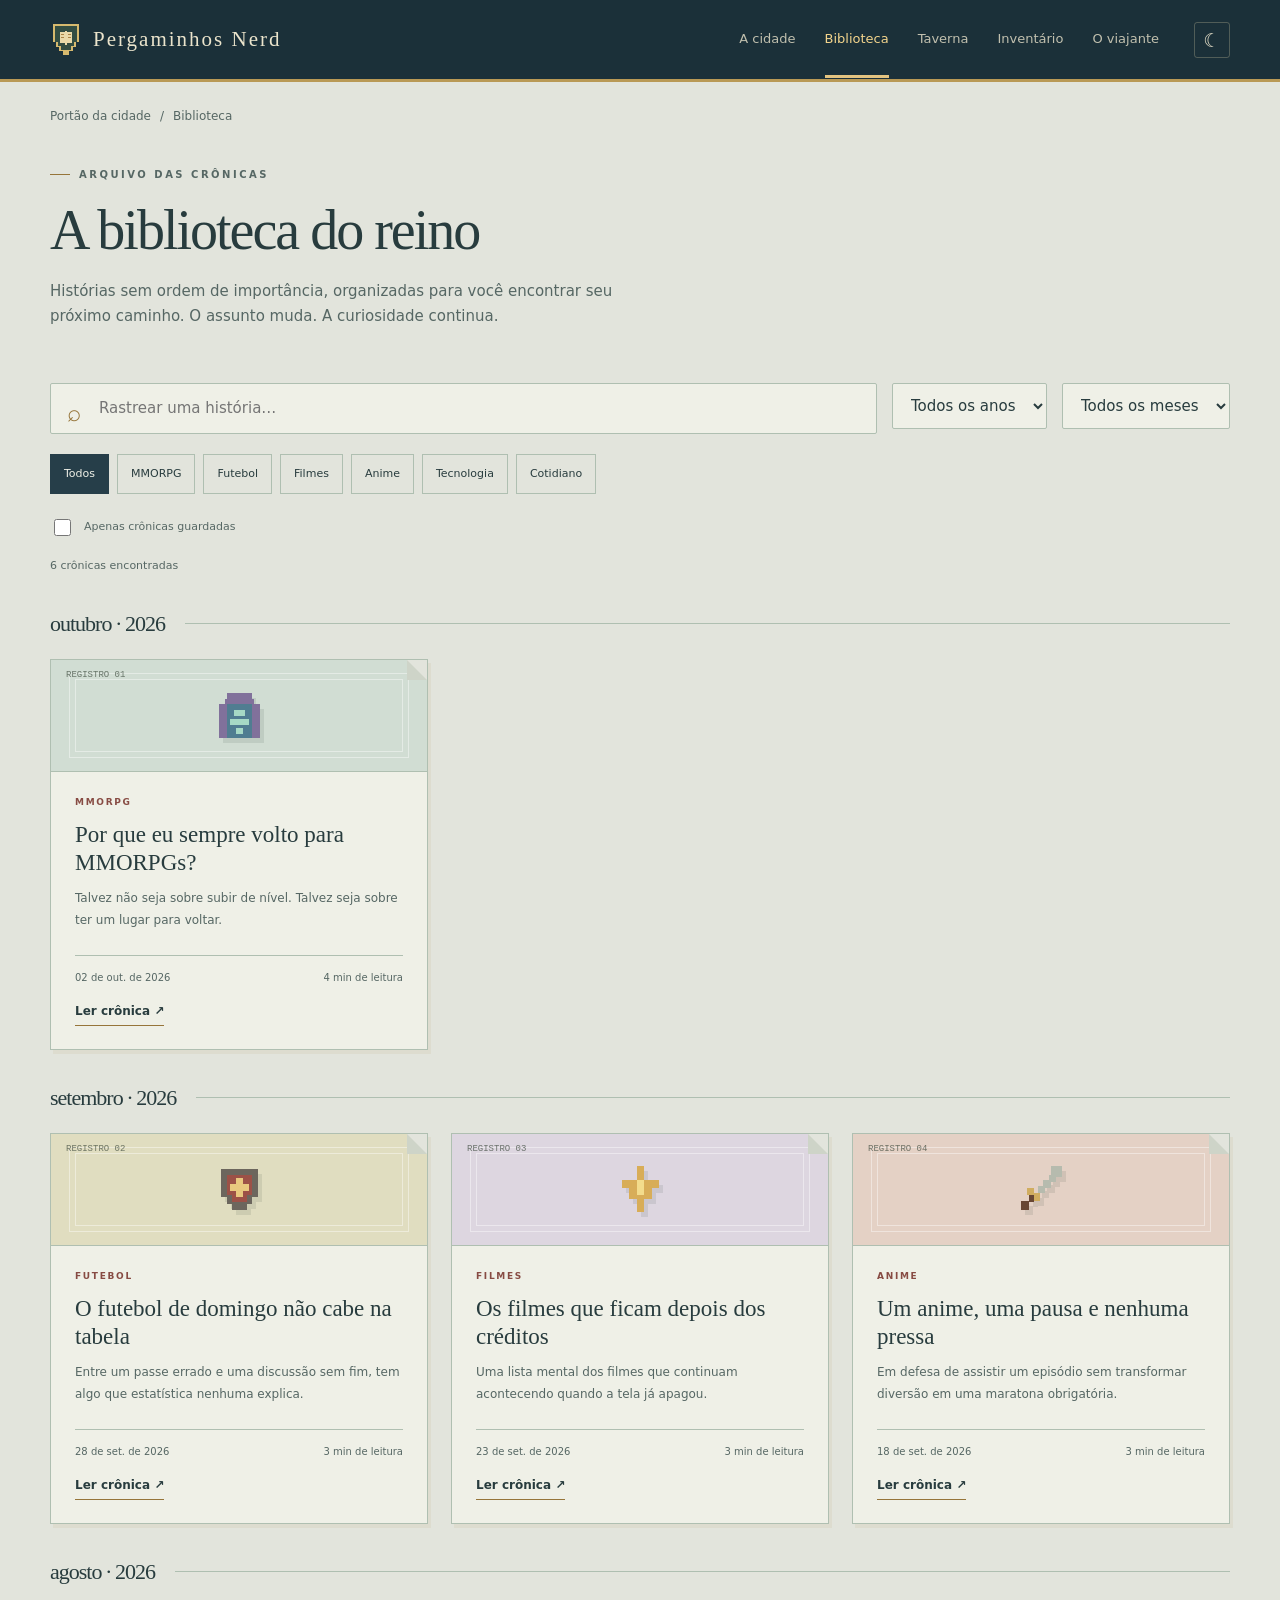
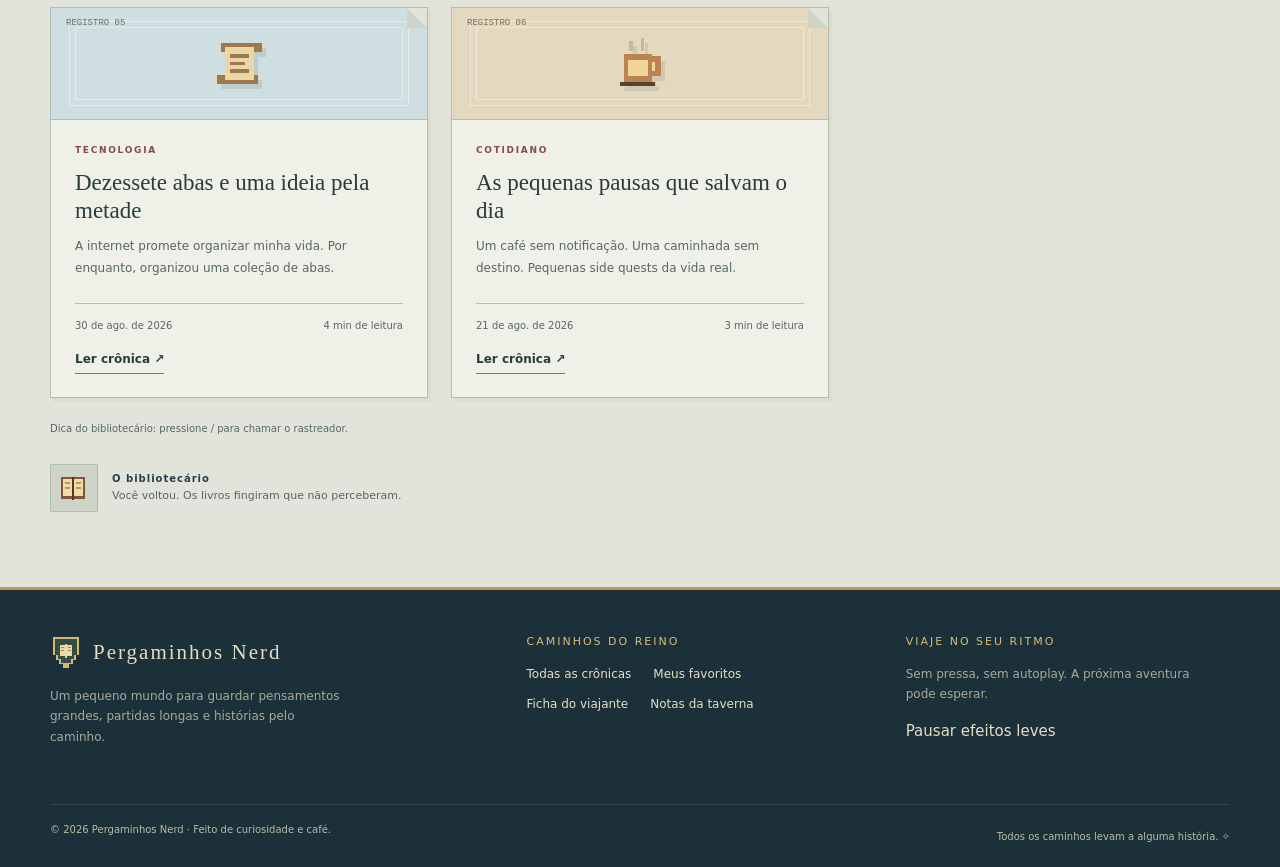
==== explorar.html @ 6ead4449 "init" ====
<!doctype html>
<html lang="pt-BR"><head><meta charset="utf-8"><meta name="viewport" content="width=device-width, initial-scale=1"><meta name="description" content="Biblioteca — arquivo das crônicas — crônicas e descobertas do Pergaminhos Nerd."><meta name="theme-color" content="#263d33"><title>Biblioteca — arquivo das crônicas · Pergaminhos Nerd</title><link rel="icon" type="image/svg+xml" href="assets/icons/crest.svg"><link rel="stylesheet" href="css/styles.css"><link rel="stylesheet" href="css/components.css"><link rel="stylesheet" href="css/responsive.css"><script defer src="js/posts.js"></script><script defer src="js/app.js"></script><script defer src="js/secrets.js"></script><script defer src="js/search.js"></script></head>
<body data-page="library"><a class="skip-link" href="#main">Pular para o conteúdo</a><header class="site-header"></header><main id="main" class="container"><div class="breadcrumb"><a href="index.html">Portão da cidade</a><span aria-hidden="true">/</span><span>Biblioteca</span></div><div class="page-intro"><div class="eyebrow">ARQUIVO DAS CRÔNICAS</div><h1>A biblioteca do reino</h1><p>Histórias sem ordem de importância, organizadas para você encontrar seu próximo caminho. O assunto muda. A curiosidade continua.</p></div><section id="arquivo" aria-label="Busca e arquivo de posts"><div class="search-bar"><label class="search-field"><span aria-hidden="true">⌕</span><span class="sr-only">Buscar por título, categoria ou palavra-chave</span><input id="post-search" type="search" placeholder="Rastrear uma história…" autocomplete="off"></label><label><span class="sr-only">Filtrar por ano</span><select id="year-filter"><option value="">Todos os anos</option></select></label><label><span class="sr-only">Filtrar por mês</span><select id="month-filter"><option value="">Todos os meses</option></select></label></div><div class="filter-tabs" id="category-filters" role="group" aria-label="Categorias"></div><label class="saved-only"><input type="checkbox" id="saved-filter"> Apenas crônicas guardadas</label><p class="result-count" id="result-count" role="status"></p><div id="archive-results"></div><p class="keyboard-hint">Dica do bibliotecário: pressione / para chamar o rastreador.</p></section><div class="npc" data-npc="librarian"><button type="button" aria-label="Conversar com O bibliotecário"><img src="assets/icons/book.svg" alt="" width="32" height="32"></button><div><strong>O bibliotecário</strong><p data-npc-text role="status">Você voltou. Os livros fingiram que não perceberam.</p></div></div></main><footer class="site-footer"></footer><noscript><p class="container">Ative o JavaScript para usar o mapa interativo, busca, inventário e comentários. <a href="explorar.html">Visitar a Biblioteca</a></p></noscript></body></html>
---- css/styles.css ----
/* Tokens do reino. Altere estas variáveis para criar uma nova paleta. */
:root{--paper:#f4efdf;--paper-deep:#e9dfc4;--ink:#343c32;--muted:#6a6b59;--forest:#344f42;--forest-deep:#263d33;--gold:#b08a43;--line:#cfc3a6;--wine:#874b43;--surface:#faf6e9;--shadow:0 10px 28px #493c2310;--radius:3px;--max:1180px;--body:system-ui,-apple-system,BlinkMacSystemFont,"Segoe UI",sans-serif;--display:Georgia,"Times New Roman",serif}
*{box-sizing:border-box}html{scroll-behavior:smooth;scroll-padding-top:110px}body{margin:0;color:var(--ink);background:var(--paper);font:15px/1.7 var(--body);background-image:radial-gradient(#87724b16 .65px,transparent .65px);background-size:6px 6px}body[data-theme="night"]{--paper:#e2e4dc;--paper-deep:#ced4c8;--ink:#283c3e;--muted:#566764;--forest:#263e49;--forest-deep:#1b3039;--gold:#96753a;--line:#afbfb1;--surface:#eff0e7}a{color:inherit;text-decoration:none}button,input,textarea,select{font:inherit}button,a,input,textarea,select{-webkit-tap-highlight-color:transparent}button{cursor:pointer}button:active,.button:active{transform:translateY(2px)}button:disabled{cursor:wait;opacity:.65}button{color:inherit}img{display:block;max-width:100%}h1,h2,h3,p{margin-top:0}h1,h2,h3{font-family:var(--display);line-height:1.13;font-weight:normal}h1{font-size:clamp(42px,5.5vw,73px);letter-spacing:-2px}h2{font-size:clamp(30px,3.3vw,44px);letter-spacing:-1px}h3{font-size:25px}p{margin-bottom:1em}::selection{background:#c7b477;color:#233d32}:focus-visible{outline:3px solid var(--gold);outline-offset:5px}button:focus-visible{outline-offset:3px}.skip-link{position:fixed;top:-100px;left:15px;padding:12px;background:var(--forest);color:#fff;z-index:100}.skip-link:focus{top:10px}.container{width:min(var(--max),calc(100% - 64px));margin-inline:auto}.site-header{background:var(--forest-deep);color:#ebe4cc;position:sticky;top:0;z-index:30;border-bottom:3px solid #b99955}.header-inner{display:flex;align-items:center;gap:35px;min-height:79px}.brand{display:flex;align-items:center;gap:11px;white-space:nowrap;font-family:var(--display);letter-spacing:2px;font-size:21px}.brand img{width:32px;height:36px;image-rendering:pixelated}.main-nav{display:flex;gap:29px;margin-left:auto;font-size:13px}.main-nav a{padding:27px 0;position:relative;opacity:.8}.main-nav a:hover,.main-nav a[aria-current="page"]{opacity:1;color:#f3d48c}.main-nav a[aria-current="page"]:after{content:"";position:absolute;height:3px;bottom:0;left:0;right:0;background:#e3c481}.header-actions{display:flex;gap:10px}.icon-button{display:grid;place-items:center;width:36px;height:36px;background:transparent;border:1px solid #c6be9e50;color:inherit;border-radius:3px;font-size:19px}.menu-toggle{display:none}.breadcrumb{display:flex;gap:9px;color:var(--muted);font-size:12px;padding:24px 0}.eyebrow{font-size:10px;letter-spacing:2.5px;font-weight:700;text-transform:uppercase;color:var(--muted);display:flex;align-items:center;gap:9px;margin-bottom:16px}.eyebrow:before{content:"";width:20px;height:1px;background:var(--gold)}.button{border:1px solid var(--forest);background:var(--forest);color:#fbf1d7;display:inline-flex;justify-content:center;align-items:center;gap:14px;padding:13px 22px;box-shadow:0 3px 0 var(--forest-deep);border-radius:2px;font-size:12px;font-weight:650;letter-spacing:.5px;min-height:46px;transition:background .2s,transform .2s}.button:hover{background:var(--forest-deep)}.button.secondary{background:transparent;color:var(--forest);border-color:var(--line);box-shadow:0 3px 0 var(--line)}.text-link{font-size:12px;font-weight:650;border-bottom:1px solid var(--gold);padding-bottom:4px}.section{padding:65px 0}.section-heading{display:flex;justify-content:space-between;align-items:end;gap:25px;margin-bottom:30px}.section-heading h2{margin-bottom:7px}.section-heading p{color:var(--muted);font-size:13px;margin:0}.section-heading .eyebrow{margin-bottom:12px}.hero{display:grid;grid-template-columns:1fr 1.1fr;align-items:center;gap:55px;padding:52px 0 57px;position:relative}.hero-copy h1{margin-bottom:19px;font-size:clamp(46px,5.9vw,77px);letter-spacing:1px}.hero-copy h1 span{display:block;font:italic 28px/1.4 var(--display);letter-spacing:0;margin-top:12px;color:var(--forest)}.hero-copy>p{color:var(--muted);max-width:410px;font-size:14px;line-height:1.85}.hero-actions{display:flex;align-items:center;gap:24px;margin-top:30px}.realm-stats{display:flex;gap:26px;margin-top:34px;font:11px var(--body);color:var(--muted)}.realm-stats span{display:flex;align-items:center;gap:7px}.realm-stats i{width:6px;height:6px;background:var(--gold);transform:rotate(45deg)}.scene-frame{position:relative;border:1px solid var(--line);padding:9px;background:var(--paper-deep);box-shadow:var(--shadow);transform:rotate(-1deg)}.scene-frame:before,.scene-frame:after{content:"✧";position:absolute;color:var(--gold);background:var(--paper);padding:0 4px;top:-13px;font-size:21px}.scene-frame:before{left:20px}.scene-frame:after{right:20px}.scene{width:100%;height:auto;image-rendering:pixelated}.scene-caption{display:flex;justify-content:space-between;padding:10px 5px 2px;font:10px var(--body);letter-spacing:1.2px;color:var(--muted)}.scene-caption strong{font-weight:500}.fireflies{position:absolute;inset:0;pointer-events:none;overflow:hidden}.fireflies i{position:absolute;width:3px;height:3px;background:#f3d073;box-shadow:0 0 8px #ffd463;animation:drift 6s ease-in-out infinite;left:var(--x);top:var(--y);animation-delay:var(--delay)}@keyframes drift{50%{transform:translate(8px,-16px);opacity:.2}}.welcome-strip{display:flex;align-items:center;gap:18px;border-block:1px solid var(--line);padding:16px 0;color:var(--muted);font-size:12px}.welcome-strip img{width:27px;image-rendering:pixelated}.welcome-strip p{margin:0}.welcome-strip span{margin-left:auto;font-size:10px;white-space:nowrap;letter-spacing:1px}.map-section{padding-top:49px}.map-board{height:510px;position:relative;border:1px solid #b9a782;box-shadow:inset 0 0 0 6px #f4ead2,inset 0 0 0 7px #c9b993,var(--shadow);background:var(--paper-deep) url("../assets/images/mapa.svg") center/cover}.map-board:before{content:"CARTOGRAFIA DO Pergaminhos Nerd · VOL. I";position:absolute;left:25px;top:17px;font-size:9px;letter-spacing:2px;color:#7c6845}.map-location{position:absolute;left:var(--x);top:var(--y);transform:translate(-50%,-50%);display:flex;flex-direction:column;align-items:center;min-width:145px;padding:7px;transition:transform .25s}.map-location:hover{transform:translate(-50%,-54%)}.map-location img{width:49px;height:49px;image-rendering:pixelated;filter:drop-shadow(2px 3px 0 #67543425)}.map-location strong{padding:2px 12px;background:#f5eacde8;box-shadow:0 2px 0 #b7a47b;font:17px var(--display);white-space:nowrap;color:#403c2f}.map-location small{font-size:9px;background:#f5eacdca;color:#6a614d;padding:1px 6px;letter-spacing:.5px}.map-location .pin{position:absolute;top:4px;right:39px;width:6px;height:6px;background:#ae6248;box-shadow:0 0 0 4px #ae624822;border-radius:50%}.map-legend{position:absolute;bottom:18px;right:24px;font:italic 12px var(--display);color:#7d6a48}.page-intro{padding:16px 0 38px;max-width:740px}.page-intro h1{font-size:56px;margin-bottom:16px}.page-intro p{max-width:610px;color:var(--muted)}.site-footer{margin-top:75px;background:var(--forest-deep);color:#e6ddc3;border-top:3px solid #b99955}.footer-inner{display:grid;grid-template-columns:1.3fr 1fr 1fr;gap:55px;padding:45px 0}.footer-inner p{font-size:12px;opacity:.7;max-width:300px;margin-top:15px}.footer-inner h3{font:11px var(--body);letter-spacing:2px;color:#d7bb7c;margin-bottom:16px}.footer-links{display:flex;flex-wrap:wrap;gap:10px 22px;font-size:12px}.footer-bottom{border-top:1px solid #dad4b525;padding:16px 0;font-size:10px;display:flex;justify-content:space-between;color:#babca5}.footer-secret{background:none;border:0;padding:0;color:inherit;font-size:inherit;min-height:30px}.icon{width:32px;height:32px;image-rendering:pixelated}.muted{color:var(--muted)}.empty-state{grid-column:1/-1;padding:45px;border:1px dashed var(--line);text-align:center}.sr-only{position:absolute;width:1px;height:1px;margin:-1px;padding:0;overflow:hidden;clip:rect(0,0,0,0);white-space:nowrap;border:0}
---- css/components.css ----
/* Quests são bilhetes de um mural: selo, número de registro e dobra de papel. */
.quest-grid{display:grid;grid-template-columns:repeat(3,minmax(0,1fr));gap:23px}.quest-card{background:var(--surface);border:1px solid var(--line);position:relative;box-shadow:3px 4px 0 #c8bc9e35;display:flex;flex-direction:column;transition:transform .2s,box-shadow .2s}.quest-card:hover{transform:translateY(-4px);box-shadow:3px 8px 0 #c8bc9e35}.quest-card:after{content:"";position:absolute;right:0;top:0;border-style:solid;border-width:0 20px 20px 0;border-color:transparent var(--paper) var(--paper-deep) transparent}.quest-illustration{height:112px;display:flex;align-items:center;justify-content:center;position:relative;background:var(--card-color,#dce2d0);border-bottom:1px solid var(--line);overflow:hidden}.quest-illustration:before,.quest-illustration:after{content:"";position:absolute;inset:13px 18px;border:1px solid #fff6}.quest-illustration:after{inset:19px 24px}.quest-illustration img{width:59px;height:59px;image-rendering:pixelated;filter:drop-shadow(4px 5px 0 #233b321a);z-index:1}.quest-number{position:absolute;left:15px;top:10px;font:9px monospace;color:#354236b0;z-index:2}.quest-body{padding:23px 24px;display:flex;flex:1;flex-direction:column}.quest-category{font-size:9px;font-weight:700;letter-spacing:1.7px;text-transform:uppercase;color:var(--wine);margin-bottom:11px}.quest-body h3{font-size:23px;line-height:1.2;margin-bottom:12px}.quest-body>p{font-size:12px;color:var(--muted);line-height:1.8;margin-bottom:23px;flex:1}.quest-meta{font-size:10px;display:flex;justify-content:space-between;color:var(--muted);border-top:1px solid var(--line);padding-top:13px;margin-bottom:15px;gap:8px}.quest-body .text-link{align-self:start}.tavern-panel{border:1px solid var(--line);background:var(--paper-deep);padding:30px;position:relative}.tavern-panel:before{content:"";position:absolute;top:-6px;left:40px;width:12px;height:12px;border-radius:50%;background:var(--gold);box-shadow:1px 2px 0 #5e452e40}.tavern-layout{display:grid;grid-template-columns:1fr 1.4fr;gap:60px;align-items:start}.tavern-layout h2{font-size:40px}.tavern-notes{display:grid;grid-template-columns:1fr 1fr;gap:20px}.tavern-note{background:var(--surface);padding:22px;border:1px solid var(--line);box-shadow:2px 3px 0 #9b825426;transform:rotate(-1deg)}.tavern-note:nth-child(2n){transform:rotate(1.4deg)}.tavern-note p{font:18px/1.5 var(--display);margin:8px 0 20px}.tavern-note small{font-size:9px;color:var(--muted);letter-spacing:1px}.npc{display:flex;gap:14px;align-items:center;margin-top:27px;font-size:11px;color:var(--muted)}.npc button{background:var(--paper-deep);border:1px solid var(--line);padding:6px;min-width:48px;min-height:48px}.npc img{width:32px;image-rendering:pixelated}.npc p{margin:0}.npc strong{display:block;font-size:10px;letter-spacing:1px;color:var(--forest)}.search-bar{display:flex;gap:15px;margin-bottom:20px;flex-wrap:wrap}.search-field{position:relative;flex:1;min-width:220px}.search-field span{position:absolute;left:17px;top:10px;font-size:24px;color:var(--gold)}.search-field input{padding-left:48px}.field,input,textarea,select{color:var(--ink);background:var(--surface);border:1px solid var(--line);border-radius:2px;padding:12px 14px;width:100%;min-height:46px}textarea{resize:vertical}.search-bar select{width:auto;min-width:130px}.filter-tabs{display:flex;flex-wrap:wrap;gap:8px;margin-bottom:22px}.filter-tabs button{border:1px solid var(--line);background:transparent;font-size:11px;padding:8px 13px;min-height:40px;transition:background .2s}.filter-tabs button[aria-pressed="true"]{background:var(--forest);color:var(--surface);border-color:var(--forest)}.result-count{font-size:11px;color:var(--muted);margin-bottom:22px}.archive-month{margin-top:35px}.archive-month h2{font:22px var(--display);display:flex;gap:20px;align-items:center;margin-bottom:22px}.archive-month h2:after{content:"";height:1px;background:var(--line);flex:1}.character-layout{display:grid;grid-template-columns:290px 1fr;gap:40px}.character-sheet{border:1px solid var(--line);background:var(--surface);padding:30px;box-shadow:var(--shadow)}.portrait{display:grid;place-items:center;height:200px;background:var(--paper-deep);border:1px solid var(--line);position:relative}.portrait img{width:95px;height:110px;image-rendering:pixelated}.portrait .level{position:absolute;bottom:10px;right:10px;font:10px monospace;color:var(--muted)}.character-sheet h2{margin:22px 0 4px;font-size:32px}.character-sheet>p{font-size:12px;color:var(--muted)}dl{margin:20px 0 0}dl>div{border-top:1px solid var(--line);padding:10px 0;display:flex;gap:15px;justify-content:space-between}dt{font-size:10px;text-transform:uppercase;color:var(--muted);letter-spacing:1px}dd{margin:0;font-size:12px}.attributes{display:grid;grid-template-columns:1fr 1fr;gap:18px 28px;margin:25px 0 35px}.attribute label{display:flex;justify-content:space-between;font-size:12px;margin-bottom:7px}.attribute progress{width:100%;height:9px;border:0;appearance:none;background:var(--paper-deep)}progress::-webkit-progress-bar{background:var(--paper-deep)}progress::-webkit-progress-value{background:var(--forest)}progress::-moz-progress-bar{background:var(--forest)}.bio-text{font:19px/1.85 var(--display)}.interest-tags{display:flex;flex-wrap:wrap;gap:10px}.interest-tags span{font-size:11px;border:1px solid var(--line);padding:7px 12px;background:var(--surface)}.inventory-intro{display:flex;align-items:end;justify-content:space-between;gap:25px}.inventory-grid{display:grid;grid-template-columns:repeat(4,minmax(0,1fr));gap:18px}.inventory-slot{border:1px solid var(--line);box-shadow:inset 0 0 0 5px var(--paper-deep);background:var(--surface);padding:24px 16px 19px;display:flex;align-items:center;flex-direction:column;position:relative;transition:box-shadow .25s,transform .25s;min-height:184px;text-align:center}.inventory-slot:hover{box-shadow:inset 0 0 0 5px var(--paper-deep),0 0 16px #b89d5740;transform:translateY(-3px)}.inventory-slot img{width:57px;height:57px;margin-bottom:15px}.inventory-slot strong{font:19px var(--display)}.inventory-slot small{font-size:10px;color:var(--muted);margin-top:6px}.rarity{position:absolute;top:10px;right:12px;width:5px;height:5px;background:var(--gold)}dialog{border:1px solid var(--gold);border-radius:3px;background:var(--surface);color:var(--ink);max-width:510px;width:calc(100% - 36px);padding:35px;box-shadow:0 20px 80px #172c3b55;max-height:85dvh;overflow:auto}dialog::backdrop{background:#172a25a6;backdrop-filter:blur(3px)}dialog .close-dialog{position:absolute;right:13px;top:12px;border-color:var(--line);font-size:24px}dialog>img{width:75px;height:75px;margin-bottom:20px}dialog h2{font-size:31px;margin-bottom:10px}dialog p{font-size:14px;color:var(--muted)}dialog blockquote{margin:22px 0;padding:15px 20px;border-left:3px solid var(--gold);background:var(--paper-deep);font:18px/1.6 var(--display)}.tooltip-wrap{position:relative;display:inline-block}.rpg-tooltip{position:absolute;bottom:calc(100% + 10px);left:50%;transform:translateX(-50%);width:220px;background:var(--forest-deep);color:#ece2c4;padding:17px;box-shadow:0 0 0 1px var(--gold),0 6px 20px #172a2540;visibility:hidden;opacity:0;transition:opacity .2s;z-index:12;font-size:11px;text-align:left;pointer-events:none}.rpg-tooltip strong{display:block;color:#e4c97b;font:17px var(--display);margin-bottom:6px}.tooltip-wrap:hover .rpg-tooltip,.tooltip-wrap:focus-within .rpg-tooltip{visibility:visible;opacity:1}.chest-button{position:absolute;bottom:21px;left:59%;border:0;background:none;padding:9px;transform:rotate(-5deg)}.chest-button img{width:30px;image-rendering:pixelated;transition:transform .3s}.chest-button:hover img{transform:translateY(-4px)}.toast{position:fixed;bottom:26px;left:50%;transform:translateX(-50%);z-index:80;background:var(--forest-deep);color:#f5e8c8;border:1px solid var(--gold);padding:13px 24px;font-size:12px;max-width:calc(100% - 30px);box-shadow:var(--shadow)}.post-layout{display:grid;grid-template-columns:minmax(0,790px) 1fr;gap:40px;align-items:start}.post-book{background:var(--surface);border:1px solid var(--line);padding:52px 62px;box-shadow:6px 6px 0 var(--paper-deep),7px 7px 0 var(--line);min-width:0}.post-book h1{font-size:45px;letter-spacing:-1px;line-height:1.12;margin-bottom:20px}.post-description{font:20px/1.6 var(--display);color:var(--muted)}.post-byline{display:flex;flex-wrap:wrap;gap:16px;font-size:11px;color:var(--muted);border-block:1px solid var(--line);padding:16px 0;margin:25px 0 35px}.post-content{font:19px/1.95 var(--display);overflow-wrap:anywhere}.post-content h2{font-size:28px;margin:32px 0 14px}.post-content blockquote{border-left:3px solid var(--gold);padding:12px 22px;margin:26px 0;background:var(--paper-deep);font-style:italic}.post-content p:first-of-type:first-letter{font:54px/.9 var(--display);float:left;color:var(--forest);padding:9px 10px 0 0}.post-aside{position:sticky;top:112px}.journey-panel{border:1px solid var(--line);padding:22px;background:var(--paper-deep)}.journey-panel h2{font-size:22px;margin-bottom:8px}.journey-panel p{font-size:11px;color:var(--muted)}.xp-label{font:10px monospace;display:flex;justify-content:space-between;margin:20px 0 8px}.xp-track{height:9px;background:var(--surface);border:1px solid var(--line);overflow:hidden}.xp-fill{height:100%;width:0;background:var(--forest);transition:width .15s}.xp-fill.complete{background:var(--gold)}.post-toc{margin:22px 0;display:flex;flex-direction:column;gap:12px}.post-toc a{font-size:12px;color:var(--muted);padding-left:12px;border-left:2px solid var(--line)}.post-toc a:hover{border-color:var(--gold);color:var(--ink)}.save-post{margin-top:15px;width:100%;font-size:10px}.post-end{border-top:1px solid var(--line);padding-top:25px;margin-top:35px}.post-end strong{font:11px var(--body);letter-spacing:1.5px;color:var(--forest)}.post-end p{font-size:12px;color:var(--muted);margin-top:7px}.comments-section{margin-top:45px;border-top:1px solid var(--line);padding-top:35px}.comments-section h2{font-size:29px}.comments-mode{font-size:11px;padding:11px 14px;background:var(--paper-deep);border-left:2px solid var(--gold)}.comment-form label{display:block;font-size:12px;margin:17px 0 6px}.comment-form button{margin-top:15px}.character-count{display:block;text-align:right;font-size:10px;color:var(--muted)}.comments-status{font-size:12px;min-height:24px;margin-top:15px}.comment{border-top:1px solid var(--line);padding:20px 0}.comment-header{display:flex;gap:12px;justify-content:space-between;font-size:11px}.comment-header time{color:var(--muted)}.comment p{font-size:14px;line-height:1.8;white-space:pre-wrap;overflow-wrap:anywhere;margin:10px 0 0}.honeypot{display:none}.reading-mobile{display:none}.related-posts{margin-top:60px}.keyboard-hint{font-size:10px;color:var(--muted);margin-top:22px}

.saved-only{display:flex;align-items:center;gap:10px;font-size:11px;color:var(--muted);margin-bottom:18px}.saved-only input{width:17px;height:17px;min-height:0;accent-color:var(--forest)}.compass-button{position:absolute;right:4%;top:5%;width:60px;height:60px;opacity:0;border:0;background:none}.compass-button:focus-visible{opacity:1;color:var(--forest)}.attribute{position:relative}.attribute-secret{position:absolute;right:-16px;top:0;background:transparent;border:0;color:var(--gold);font-size:12px;padding:0;min-width:18px;min-height:25px}.scene-caption .footer-secret{font-size:9px;min-height:15px;letter-spacing:1px}.post-book .post-content h2{scroll-margin-top:100px}
@media(max-width:767px){.compass-button{display:none}}

.npc.tooltip-wrap{display:flex}
---- css/responsive.css ----
/* Mapa em dispositivos pequenos vira um atlas de destinos legível. */
@media(min-width:1025px) and (pointer:fine){.map-location{cursor:url("../assets/icons/sword.svg") 4 27,pointer}}
@media(max-width:1024px){.container{width:calc(100% - 44px)}.main-nav{gap:20px}.header-inner{gap:18px}.hero{gap:30px}.hero-copy h1{font-size:52px}.hero-copy h1 span{font-size:23px}.hero-actions{gap:15px;flex-wrap:wrap}.quest-body{padding:19px}.tavern-layout{gap:30px}.post-layout{grid-template-columns:minmax(0,1fr) 210px;gap:25px}.post-book{padding:36px}.map-board{height:460px}.inventory-grid{grid-template-columns:repeat(3,minmax(0,1fr))}.footer-inner{gap:30px}}
@media(max-width:767px){html{scroll-padding-top:90px}.container{width:calc(100% - 36px)}.header-inner{min-height:67px;justify-content:space-between}.brand{font-size:18px}.brand img{width:28px}.header-actions{margin-left:auto}.menu-toggle{display:grid}.main-nav{display:none;position:absolute;top:67px;left:0;right:0;background:var(--forest-deep);border-bottom:2px solid var(--gold);padding:15px 22px;box-shadow:0 10px 20px #22332930}.main-nav.open{display:flex;flex-direction:column;gap:0}.main-nav a{padding:12px 4px}.main-nav a[aria-current="page"]:after{display:none}.hero{grid-template-columns:1fr;padding:38px 0;gap:35px}.hero-copy h1{font-size:60px}.hero-copy h1 span{font-size:26px}.hero-copy>p{max-width:520px}.hero-actions{margin-top:24px}.realm-stats{margin-top:25px}.scene-frame{max-width:550px;width:100%;margin-inline:auto}.welcome-strip span{display:none}.section{padding:43px 0}.section-heading{align-items:start;gap:12px}.section-heading h2{font-size:32px}.section-heading .text-link{white-space:nowrap;font-size:10px;margin-top:26px}.map-board{height:auto;background-size:auto 100%;display:grid;grid-template-columns:1fr 1fr;gap:16px;padding:53px 18px 58px}.map-location{position:static;transform:none;min-width:0;padding:12px 4px;background:#f5eacdc9;border:1px solid #b9a78288}.map-location:hover{transform:translateY(-3px)}.map-location strong{font-size:16px;padding:3px 4px;box-shadow:none;background:transparent;white-space:normal;text-align:center}.map-location small{font-size:9px;text-align:center;background:transparent}.map-location .pin{display:none}.map-board:before{left:20px;font-size:8px;letter-spacing:1px}.map-legend{font-size:11px;bottom:20px;right:20px}.chest-button{left:15px;bottom:9px;transform:none}.chest-button img{width:24px}.quest-grid{grid-template-columns:repeat(2,minmax(0,1fr));gap:16px}.quest-body h3{font-size:22px}.tavern-layout{grid-template-columns:1fr}.tavern-notes{gap:14px}.tavern-panel{padding:25px}.footer-inner{grid-template-columns:1fr 1fr;gap:30px;padding:34px 0}.footer-inner>div:first-child{grid-column:1/-1}.footer-bottom{gap:20px;align-items:center}.page-intro h1{font-size:43px}.post-layout{display:block}.post-book{padding:32px 27px}.post-book h1{font-size:38px}.post-content{font-size:18px}.post-aside{position:static;margin-top:30px}.journey-panel{padding:20px}.post-toc{display:none}.reading-mobile{display:block;position:fixed;top:69px;left:0;right:0;height:3px;z-index:31;background:var(--paper-deep)}.reading-mobile>div{height:100%;background:var(--gold);width:0}.character-layout{grid-template-columns:1fr;gap:30px}.character-sheet{display:grid;grid-template-columns:130px 1fr;gap:0 25px;padding:25px}.portrait{grid-row:span 3;height:180px}.portrait img{width:75px}.character-sheet h2{margin-top:0}.character-sheet dl{margin-top:4px}.character-sheet dl>div{padding:6px 0}.character-sheet>p{margin-bottom:6px}.inventory-grid{grid-template-columns:repeat(2,minmax(0,1fr))}.inventory-intro{display:block}.search-bar{gap:10px}.search-bar select{flex:1}.attributes{gap:17px}.breadcrumb{font-size:10px;padding:20px 0}.related-posts .quest-grid{grid-template-columns:1fr 1fr}}
@media(max-width:480px){.hero-copy h1{font-size:48px}.hero-copy h1 span{font-size:23px}.hero-actions{gap:18px}.button{padding:12px 17px;font-size:11px}.realm-stats{gap:15px;font-size:10px}.quest-grid,.related-posts .quest-grid{grid-template-columns:1fr}.quest-card{display:grid;grid-template-columns:86px 1fr}.quest-illustration{height:auto;border-bottom:0;border-right:1px solid var(--line)}.quest-illustration:before{inset:10px 8px}.quest-illustration:after{display:none}.quest-illustration img{width:44px}.quest-number{left:10px;top:13px;font-size:8px}.quest-body{padding:21px 17px}.quest-body h3{font-size:23px}.quest-body>p{font-size:12px;margin-bottom:17px}.quest-meta{font-size:9px}.section-heading{display:block}.section-heading .text-link{display:inline-block;margin-top:13px}.tavern-notes{grid-template-columns:1fr}.tavern-note p{font-size:18px}.tavern-panel{padding:23px}.map-location strong{font-size:15px}.map-location img{width:42px}.map-board{gap:10px;padding-inline:13px}.page-intro h1{font-size:38px;letter-spacing:-1px}.post-book{padding:28px 20px}.post-book h1{font-size:34px}.post-content{font-size:17px}.post-description{font-size:18px}.post-byline{gap:10px;font-size:10px}.character-sheet{display:block}.portrait{height:180px;margin-bottom:23px}.character-sheet h2{margin-top:10px}.attributes{grid-template-columns:1fr}.inventory-slot{padding:22px 12px 19px;min-height:180px}.inventory-slot strong{font-size:17px}.inventory-grid{gap:12px}.footer-bottom{display:block}.footer-bottom span{display:block}.footer-secret{margin-top:6px}.tooltip-wrap .rpg-tooltip{left:0;transform:none}.search-field{min-width:0;flex-basis:100%}.comment-header{flex-direction:column;gap:2px}}
/* Respeita o sistema operacional e uma preferência manual do viajante. */
@media(prefers-reduced-motion:reduce){html{scroll-behavior:auto}*,*:before,*:after{animation:none!important;transition:none!important}.fireflies{display:none}}
body[data-motion="off"] *{animation:none!important;transition:none!important}body[data-motion="off"] .fireflies{display:none}body[data-motion="off"]{scroll-behavior:auto}
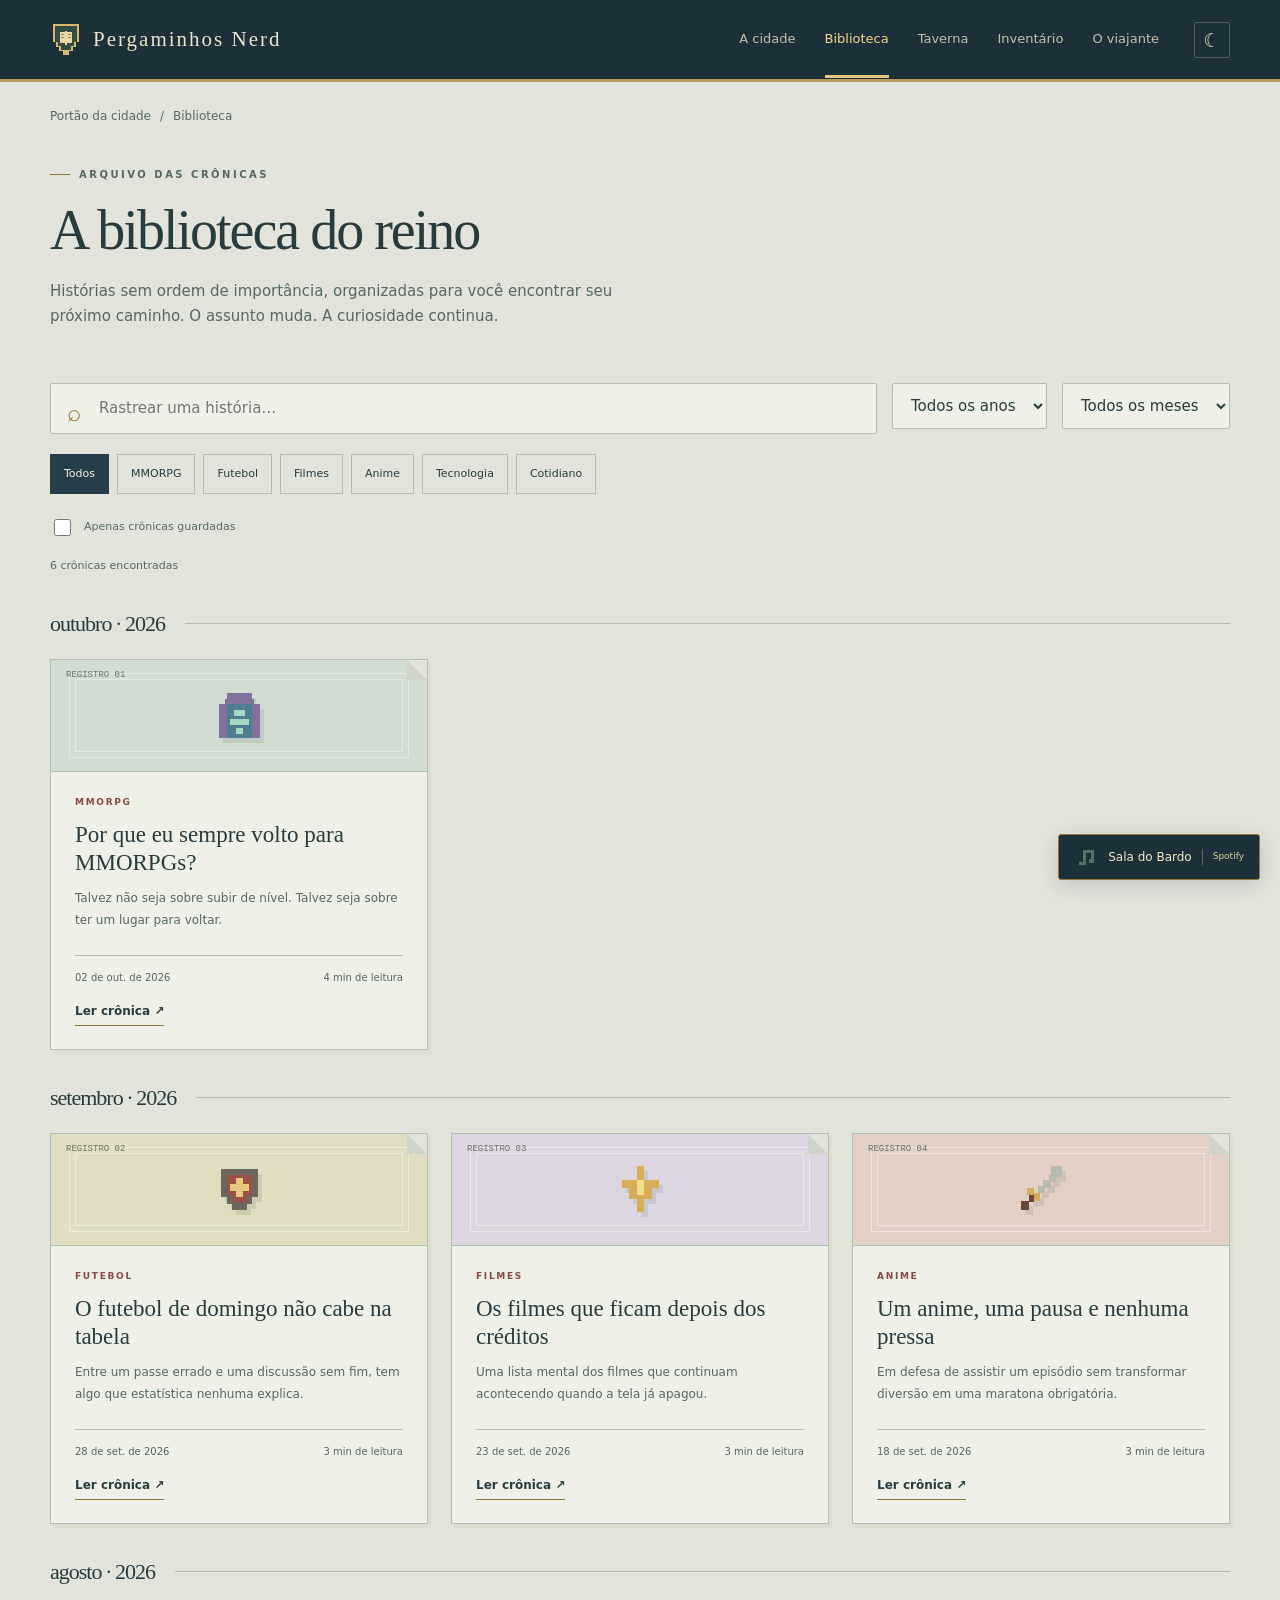
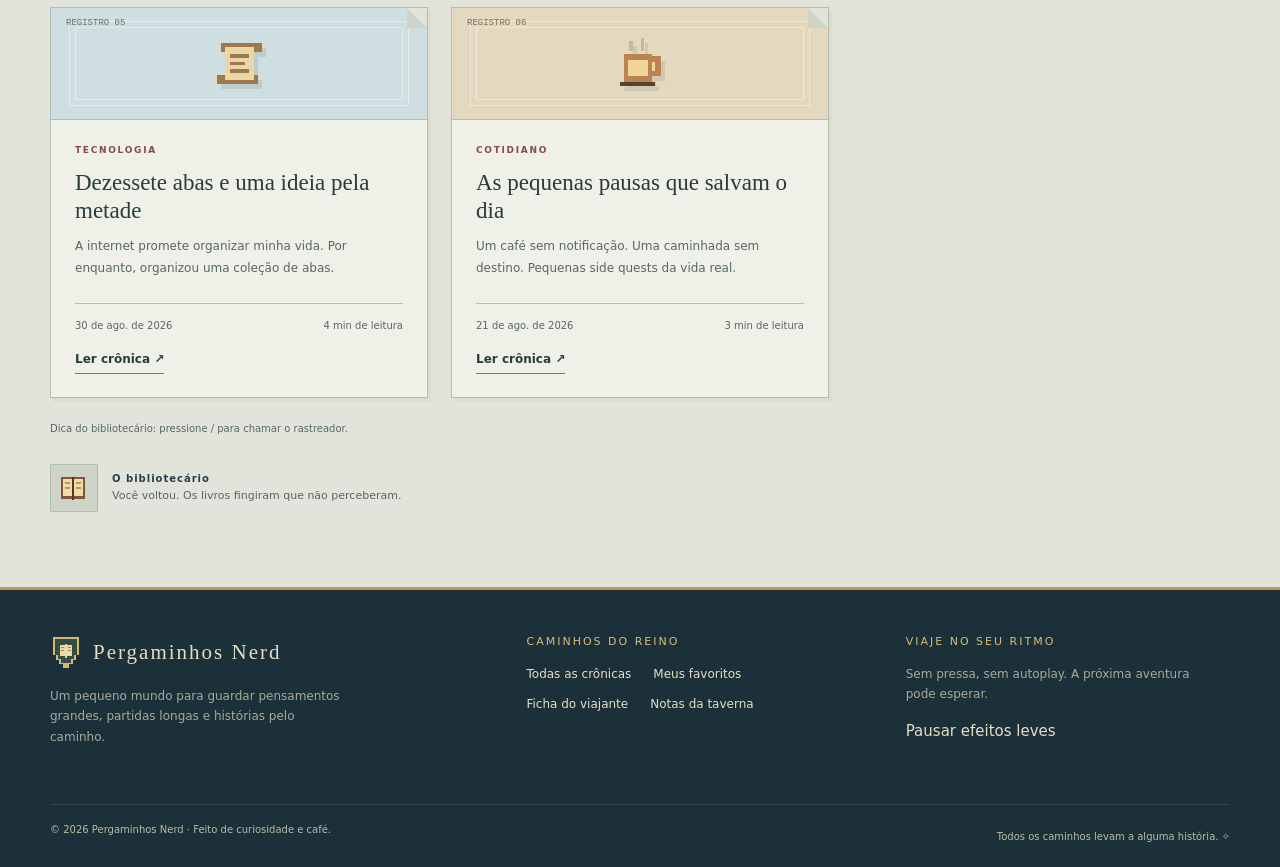
==== commit 97a1dff9: "adicionando spotify" ====
--- a/explorar.html
+++ b/explorar.html
@@ -1,3 +1,3 @@
 <!doctype html>
-<html lang="pt-BR"><head><meta charset="utf-8"><meta name="viewport" content="width=device-width, initial-scale=1"><meta name="description" content="Biblioteca — arquivo das crônicas — crônicas e descobertas do Pergaminhos Nerd."><meta name="theme-color" content="#263d33"><title>Biblioteca — arquivo das crônicas · Pergaminhos Nerd</title><link rel="icon" type="image/svg+xml" href="assets/icons/crest.svg"><link rel="stylesheet" href="css/styles.css"><link rel="stylesheet" href="css/components.css"><link rel="stylesheet" href="css/responsive.css"><script defer src="js/posts.js"></script><script defer src="js/app.js"></script><script defer src="js/secrets.js"></script><script defer src="js/search.js"></script></head>
+<html lang="pt-BR"><head><meta charset="utf-8"><meta name="viewport" content="width=device-width, initial-scale=1"><meta name="description" content="Biblioteca — arquivo das crônicas — crônicas e descobertas do Pergaminhos Nerd."><meta name="theme-color" content="#263d33"><title>Biblioteca — arquivo das crônicas · Pergaminhos Nerd</title><link rel="icon" type="image/svg+xml" href="assets/icons/crest.svg"><link rel="stylesheet" href="css/styles.css"><link rel="stylesheet" href="css/components.css"><link rel="stylesheet" href="css/responsive.css"><link rel="stylesheet" href="css/music.css"><script defer src="js/posts.js"></script><script defer src="js/app.js"></script><script defer src="js/secrets.js"></script><script defer src="js/music.js"></script><script defer src="js/search.js"></script></head>
 <body data-page="library"><a class="skip-link" href="#main">Pular para o conteúdo</a><header class="site-header"></header><main id="main" class="container"><div class="breadcrumb"><a href="index.html">Portão da cidade</a><span aria-hidden="true">/</span><span>Biblioteca</span></div><div class="page-intro"><div class="eyebrow">ARQUIVO DAS CRÔNICAS</div><h1>A biblioteca do reino</h1><p>Histórias sem ordem de importância, organizadas para você encontrar seu próximo caminho. O assunto muda. A curiosidade continua.</p></div><section id="arquivo" aria-label="Busca e arquivo de posts"><div class="search-bar"><label class="search-field"><span aria-hidden="true">⌕</span><span class="sr-only">Buscar por título, categoria ou palavra-chave</span><input id="post-search" type="search" placeholder="Rastrear uma história…" autocomplete="off"></label><label><span class="sr-only">Filtrar por ano</span><select id="year-filter"><option value="">Todos os anos</option></select></label><label><span class="sr-only">Filtrar por mês</span><select id="month-filter"><option value="">Todos os meses</option></select></label></div><div class="filter-tabs" id="category-filters" role="group" aria-label="Categorias"></div><label class="saved-only"><input type="checkbox" id="saved-filter"> Apenas crônicas guardadas</label><p class="result-count" id="result-count" role="status"></p><div id="archive-results"></div><p class="keyboard-hint">Dica do bibliotecário: pressione / para chamar o rastreador.</p></section><div class="npc" data-npc="librarian"><button type="button" aria-label="Conversar com O bibliotecário"><img src="assets/icons/book.svg" alt="" width="32" height="32"></button><div><strong>O bibliotecário</strong><p data-npc-text role="status">Você voltou. Os livros fingiram que não perceberam.</p></div></div></main><footer class="site-footer"></footer><noscript><p class="container">Ative o JavaScript para usar o mapa interativo, busca, inventário e comentários. <a href="explorar.html">Visitar a Biblioteca</a></p></noscript></body></html>
--- a/css/music.css
+++ b/css/music.css
@@ -0,0 +1,19 @@
+/* Player opt-in da Sala do Bardo. O visual do blog permanece independente do Spotify. */
+.music-launcher{position:fixed;right:20px;bottom:20px;z-index:25;display:flex;align-items:center;gap:10px;min-height:46px;padding:9px 15px;background:var(--forest-deep);color:#f5e8c8;border:1px solid var(--gold);box-shadow:0 5px 20px #172a252b;font-size:12px;border-radius:3px}
+.music-launcher img{width:24px;height:24px}.music-launcher-note{font-size:9px;color:#dfcd9d;border-left:1px solid #dccca655;padding-left:10px}
+body.music-session{padding-bottom:65px}
+body.radio-shell{margin:0;overflow:hidden;background:var(--paper)}
+.realm-view{position:fixed;inset:0;width:100%;height:100dvh;border:0;display:block;background:var(--paper)}
+.music-dock{position:fixed;right:max(18px,env(safe-area-inset-right));bottom:max(18px,env(safe-area-inset-bottom));z-index:45;width:min(390px,calc(100% - 32px))}
+.music-panel{background:var(--surface);border:1px solid var(--gold);padding:18px;box-shadow:0 8px 45px #172a2550;margin-bottom:9px;max-height:calc(100dvh - 95px);overflow:auto;border-radius:3px}
+.music-panel[hidden]{display:none}.music-panel-heading{display:flex;align-items:start;justify-content:space-between;gap:15px;margin-bottom:15px}
+.music-panel-heading h2{font-size:25px;margin:0 0 4px}.music-panel-heading p{font-size:11px;color:var(--muted);margin:0}
+.music-panel-heading button{flex-shrink:0;border-color:var(--line);min-height:36px}
+.spotify-embed:empty{display:none}.spotify-embed iframe{display:block;width:100%;height:152px;border:0;border-radius:12px;background:#202020}
+.music-status{font-size:11px;line-height:1.7;margin:13px 0;color:var(--muted)}.music-status[data-error="true"]{color:var(--wine)}
+.music-choice{border-top:1px solid var(--line);padding-top:10px}.music-choice summary{cursor:pointer;font-size:11px;font-weight:650;min-height:32px}
+.music-form label{display:block;font-size:11px;margin:8px 0 7px}.music-form input{width:100%;min-height:46px;padding:11px 12px;background:var(--surface);color:var(--ink);border:1px solid var(--line);border-radius:2px;font-size:12px;min-width:0}.music-form .button{margin-top:10px;width:100%;font-size:11px}
+.music-panel-links{display:flex;flex-wrap:wrap;justify-content:space-between;gap:12px;margin-top:12px;font-size:10px}.music-panel-links a{text-decoration:underline;text-underline-offset:3px}.music-panel-links a[hidden]{display:none}
+.music-toggle{display:flex;align-items:center;justify-content:center;gap:9px;min-height:46px;width:100%;background:var(--forest-deep);color:#f5e8c8;border:1px solid var(--gold);padding:10px 16px;font-size:12px;border-radius:3px;box-shadow:0 5px 20px #172a2530}.music-toggle img{width:24px;height:24px}
+.radio-noscript{position:relative;padding:25px;background:var(--surface);z-index:50}
+@media(max-width:767px){.music-launcher{right:14px;bottom:14px}.music-dock{right:16px;bottom:max(12px,env(safe-area-inset-bottom))}.music-panel{padding:16px}.site-header .brand{min-width:0}.site-header .brand span{white-space:normal;line-height:1.15}.header-actions{flex-shrink:0}}
